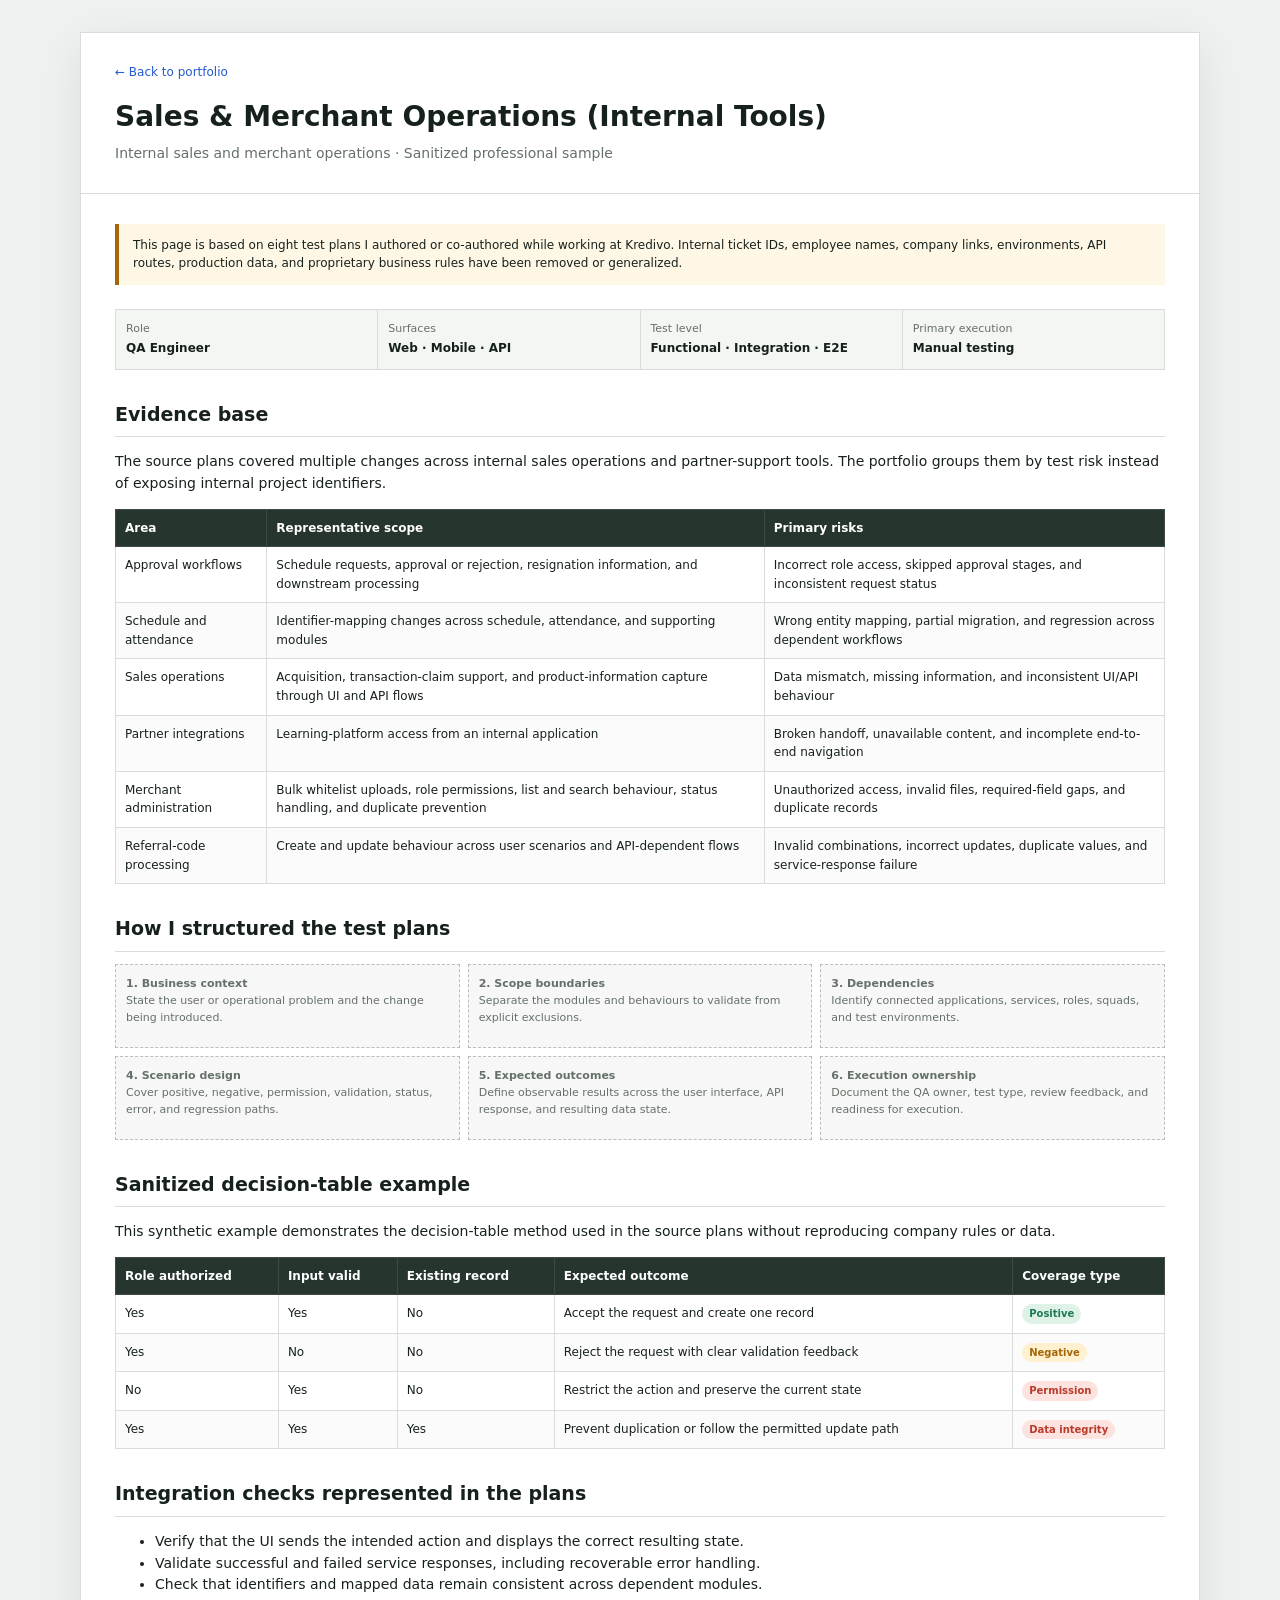
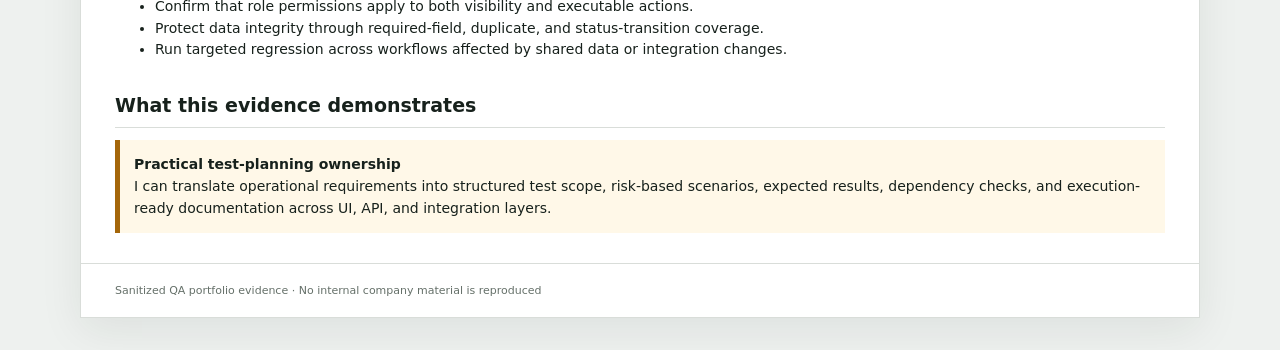
==== artifacts/kredivo-test-planning.html @ 8f7daf8f "Update portfolio with recent QA work" ====
<!doctype html>
<html lang="en">
<head>
  <meta charset="utf-8">
  <meta name="viewport" content="width=device-width,initial-scale=1">
  <meta name="description" content="Sanitized test-planning evidence for sales and merchant operations internal tools by Ratika Subarza.">
  <title>Sales &amp; Merchant Operations (Internal Tools) | Ratika Subarza</title>
  <link rel="stylesheet" href="artifact-doc.css">
</head>
<body>
  <div class="shell">
    <header>
      <a href="../index.html#artifacts">← Back to portfolio</a>
      <h1>Sales &amp; Merchant Operations (Internal Tools)</h1>
      <p>Internal sales and merchant operations · Sanitized professional sample</p>
    </header>
    <main>
      <div class="notice">This page is based on eight test plans I authored or co-authored while working at Kredivo. Internal ticket IDs, employee names, company links, environments, API routes, production data, and proprietary business rules have been removed or generalized.</div>

      <div class="meta">
        <div><span>Role</span><b>QA Engineer</b></div>
        <div><span>Surfaces</span><b>Web · Mobile · API</b></div>
        <div><span>Test level</span><b>Functional · Integration · E2E</b></div>
        <div><span>Primary execution</span><b>Manual testing</b></div>
      </div>

      <h2>Evidence base</h2>
      <p>The source plans covered multiple changes across internal sales operations and partner-support tools. The portfolio groups them by test risk instead of exposing internal project identifiers.</p>
      <div class="scroll">
        <table>
          <thead><tr><th>Area</th><th>Representative scope</th><th>Primary risks</th></tr></thead>
          <tbody>
            <tr><td>Approval workflows</td><td>Schedule requests, approval or rejection, resignation information, and downstream processing</td><td>Incorrect role access, skipped approval stages, and inconsistent request status</td></tr>
            <tr><td>Schedule and attendance</td><td>Identifier-mapping changes across schedule, attendance, and supporting modules</td><td>Wrong entity mapping, partial migration, and regression across dependent workflows</td></tr>
            <tr><td>Sales operations</td><td>Acquisition, transaction-claim support, and product-information capture through UI and API flows</td><td>Data mismatch, missing information, and inconsistent UI/API behaviour</td></tr>
            <tr><td>Partner integrations</td><td>Learning-platform access from an internal application</td><td>Broken handoff, unavailable content, and incomplete end-to-end navigation</td></tr>
            <tr><td>Merchant administration</td><td>Bulk whitelist uploads, role permissions, list and search behaviour, status handling, and duplicate prevention</td><td>Unauthorized access, invalid files, required-field gaps, and duplicate records</td></tr>
            <tr><td>Referral-code processing</td><td>Create and update behaviour across user scenarios and API-dependent flows</td><td>Invalid combinations, incorrect updates, duplicate values, and service-response failure</td></tr>
          </tbody>
        </table>
      </div>

      <h2>How I structured the test plans</h2>
      <div class="evidence">
        <div><b>1. Business context</b><br>State the user or operational problem and the change being introduced.</div>
        <div><b>2. Scope boundaries</b><br>Separate the modules and behaviours to validate from explicit exclusions.</div>
        <div><b>3. Dependencies</b><br>Identify connected applications, services, roles, squads, and test environments.</div>
        <div><b>4. Scenario design</b><br>Cover positive, negative, permission, validation, status, error, and regression paths.</div>
        <div><b>5. Expected outcomes</b><br>Define observable results across the user interface, API response, and resulting data state.</div>
        <div><b>6. Execution ownership</b><br>Document the QA owner, test type, review feedback, and readiness for execution.</div>
      </div>

      <h2>Sanitized decision-table example</h2>
      <p>This synthetic example demonstrates the decision-table method used in the source plans without reproducing company rules or data.</p>
      <div class="scroll">
        <table>
          <thead><tr><th>Role authorized</th><th>Input valid</th><th>Existing record</th><th>Expected outcome</th><th>Coverage type</th></tr></thead>
          <tbody>
            <tr><td>Yes</td><td>Yes</td><td>No</td><td>Accept the request and create one record</td><td><span class="status pass">Positive</span></td></tr>
            <tr><td>Yes</td><td>No</td><td>No</td><td>Reject the request with clear validation feedback</td><td><span class="priority medium">Negative</span></td></tr>
            <tr><td>No</td><td>Yes</td><td>No</td><td>Restrict the action and preserve the current state</td><td><span class="priority high">Permission</span></td></tr>
            <tr><td>Yes</td><td>Yes</td><td>Yes</td><td>Prevent duplication or follow the permitted update path</td><td><span class="priority high">Data integrity</span></td></tr>
          </tbody>
        </table>
      </div>

      <h2>Integration checks represented in the plans</h2>
      <ul>
        <li>Verify that the UI sends the intended action and displays the correct resulting state.</li>
        <li>Validate successful and failed service responses, including recoverable error handling.</li>
        <li>Check that identifiers and mapped data remain consistent across dependent modules.</li>
        <li>Confirm that role permissions apply to both visibility and executable actions.</li>
        <li>Protect data integrity through required-field, duplicate, and status-transition coverage.</li>
        <li>Run targeted regression across workflows affected by shared data or integration changes.</li>
      </ul>

      <h2>What this evidence demonstrates</h2>
      <div class="decision"><b>Practical test-planning ownership</b><br>I can translate operational requirements into structured test scope, risk-based scenarios, expected results, dependency checks, and execution-ready documentation across UI, API, and integration layers.</div>
    </main>
    <div class="footer">Sanitized QA portfolio evidence · No internal company material is reproduced</div>
  </div>
</body>
</html>
---- artifacts/artifact-doc.css ----
:root{--ink:#17211c;--muted:#657069;--line:#d9ddd9;--soft:#f4f6f4;--blue:#2459d3;--green:#1f7a55;--red:#b83b2c;--amber:#a4660a}*{box-sizing:border-box}body{margin:0;background:#eef1ef;color:var(--ink);font:14px/1.55 Inter,system-ui,-apple-system,"Segoe UI",sans-serif}.shell{max-width:1120px;margin:32px auto;background:#fff;border:1px solid var(--line);box-shadow:0 12px 40px rgba(20,32,25,.08)}header{padding:28px 34px;border-bottom:1px solid var(--line)}header a{color:var(--blue);text-decoration:none;font-size:12px}h1{font-size:28px;margin:12px 0 5px}header p{margin:0;color:var(--muted)}main{padding:30px 34px}.notice{padding:12px 14px;background:#fff7e6;border-left:4px solid var(--amber);font-size:12px;margin-bottom:24px}.meta{display:grid;grid-template-columns:repeat(4,1fr);gap:1px;background:var(--line);border:1px solid var(--line);margin-bottom:28px}.meta div{background:var(--soft);padding:10px}.meta span{display:block;color:var(--muted);font-size:11px}.meta b{font-size:12px}h2{font-size:19px;margin:30px 0 12px;padding-bottom:7px;border-bottom:1px solid var(--line)}h3{font-size:15px;margin:22px 0 8px}table{width:100%;border-collapse:collapse;font-size:12px}th{background:#26352d;color:#fff;text-align:left;padding:9px;border:1px solid #3c4b43}td{vertical-align:top;padding:9px;border:1px solid var(--line)}tr:nth-child(even) td{background:#fafbfa}.status,.priority{display:inline-block;padding:2px 7px;border-radius:10px;font-size:10px;font-weight:700}.pass{background:#def2e8;color:var(--green)}.high{background:#fde3df;color:var(--red)}.medium{background:#fff0cf;color:var(--amber)}.code{font-family:ui-monospace,SFMono-Regular,Menlo,monospace;background:#f1f3f1;padding:2px 4px;border-radius:3px}.bug{border:1px solid var(--line);margin:18px 0}.bug-head{padding:15px 17px;background:var(--soft);border-bottom:1px solid var(--line)}.bug-head h2{border:0;margin:0 0 8px;padding:0}.bug-body{padding:17px}.bug-body h3{font-size:12px;text-transform:uppercase;letter-spacing:.06em;margin-bottom:5px}.bug-body p,.bug-body ol{margin-top:0}.evidence{display:grid;grid-template-columns:repeat(3,1fr);gap:8px}.evidence div{min-height:84px;padding:10px;background:#f6f7f6;border:1px dashed #b8c0ba;color:var(--muted);font-size:11px}.decision{padding:14px;border-left:5px solid var(--amber);background:#fff8e8}.footer{padding:18px 34px;border-top:1px solid var(--line);color:var(--muted);font-size:11px}@media(max-width:760px){.shell{margin:0;border:0}.meta{grid-template-columns:1fr 1fr}main,header{padding:22px 16px}.scroll{overflow:auto}.evidence{grid-template-columns:1fr}}
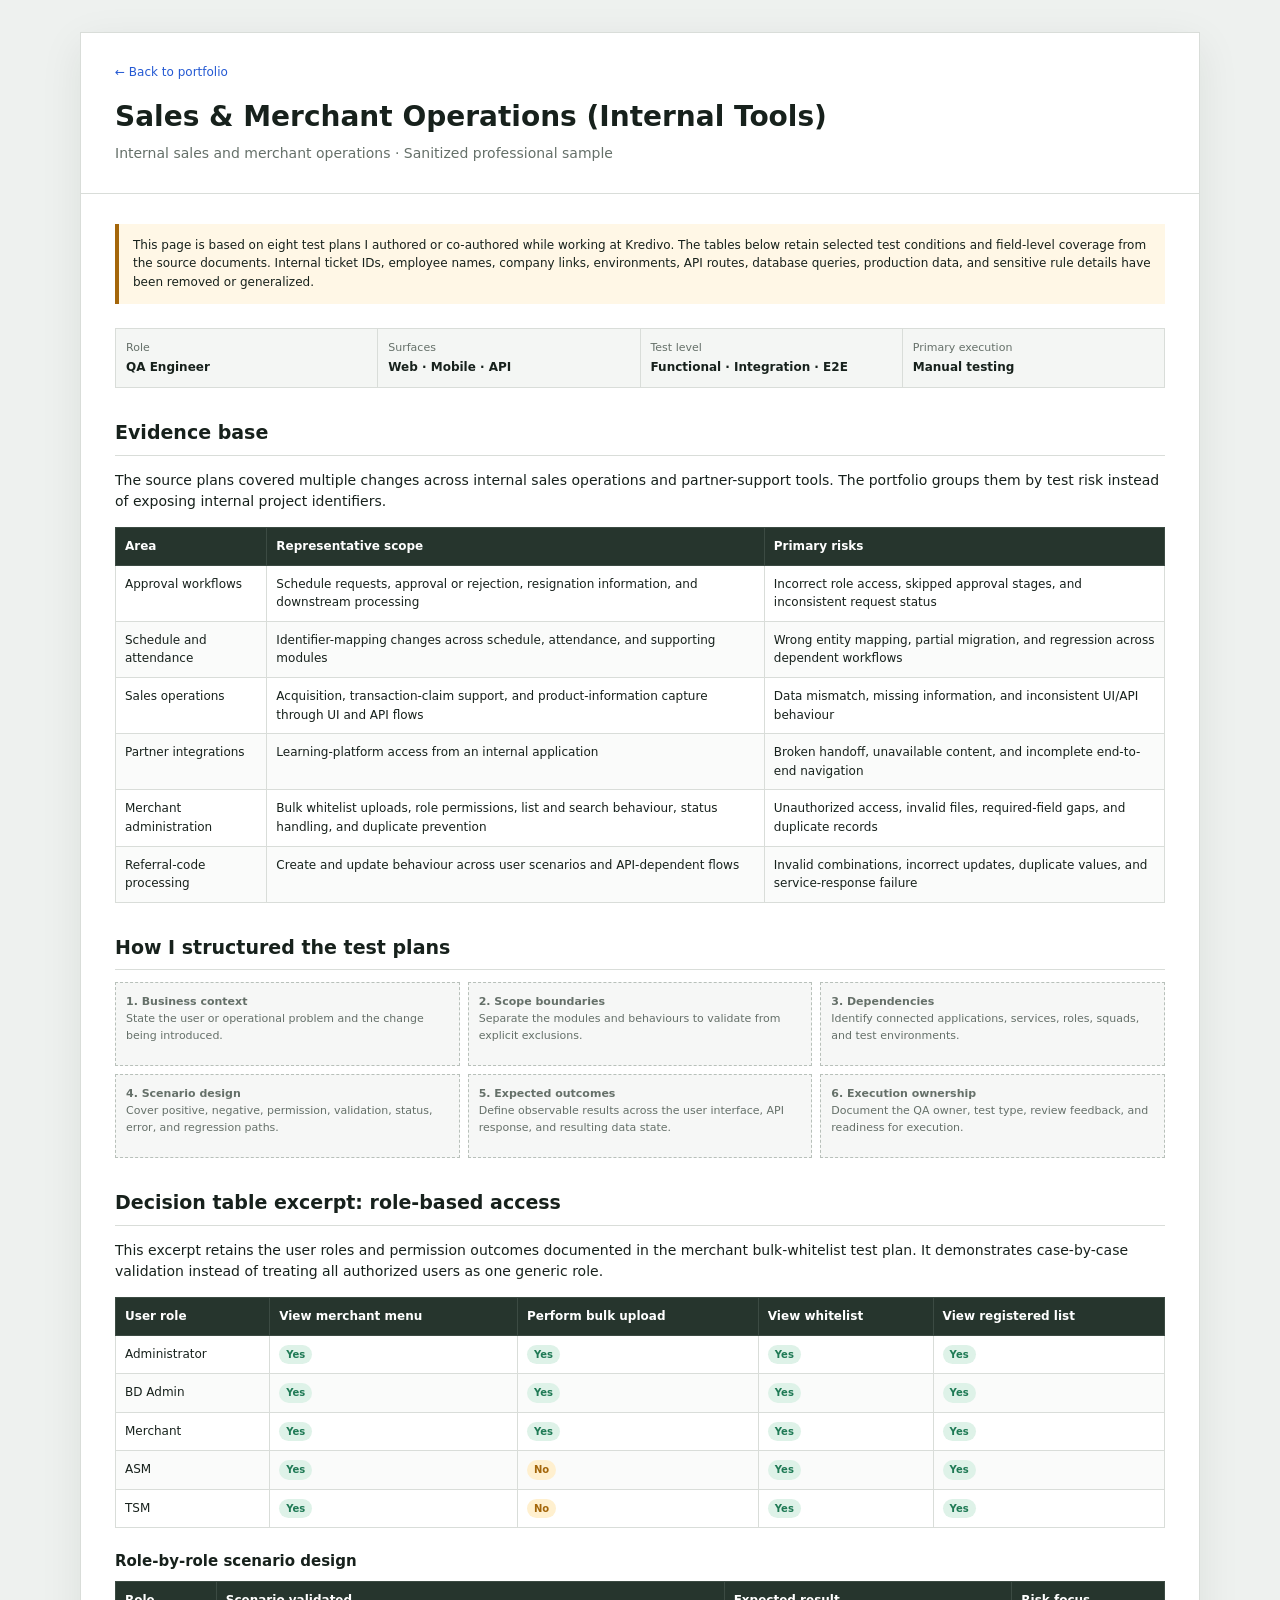
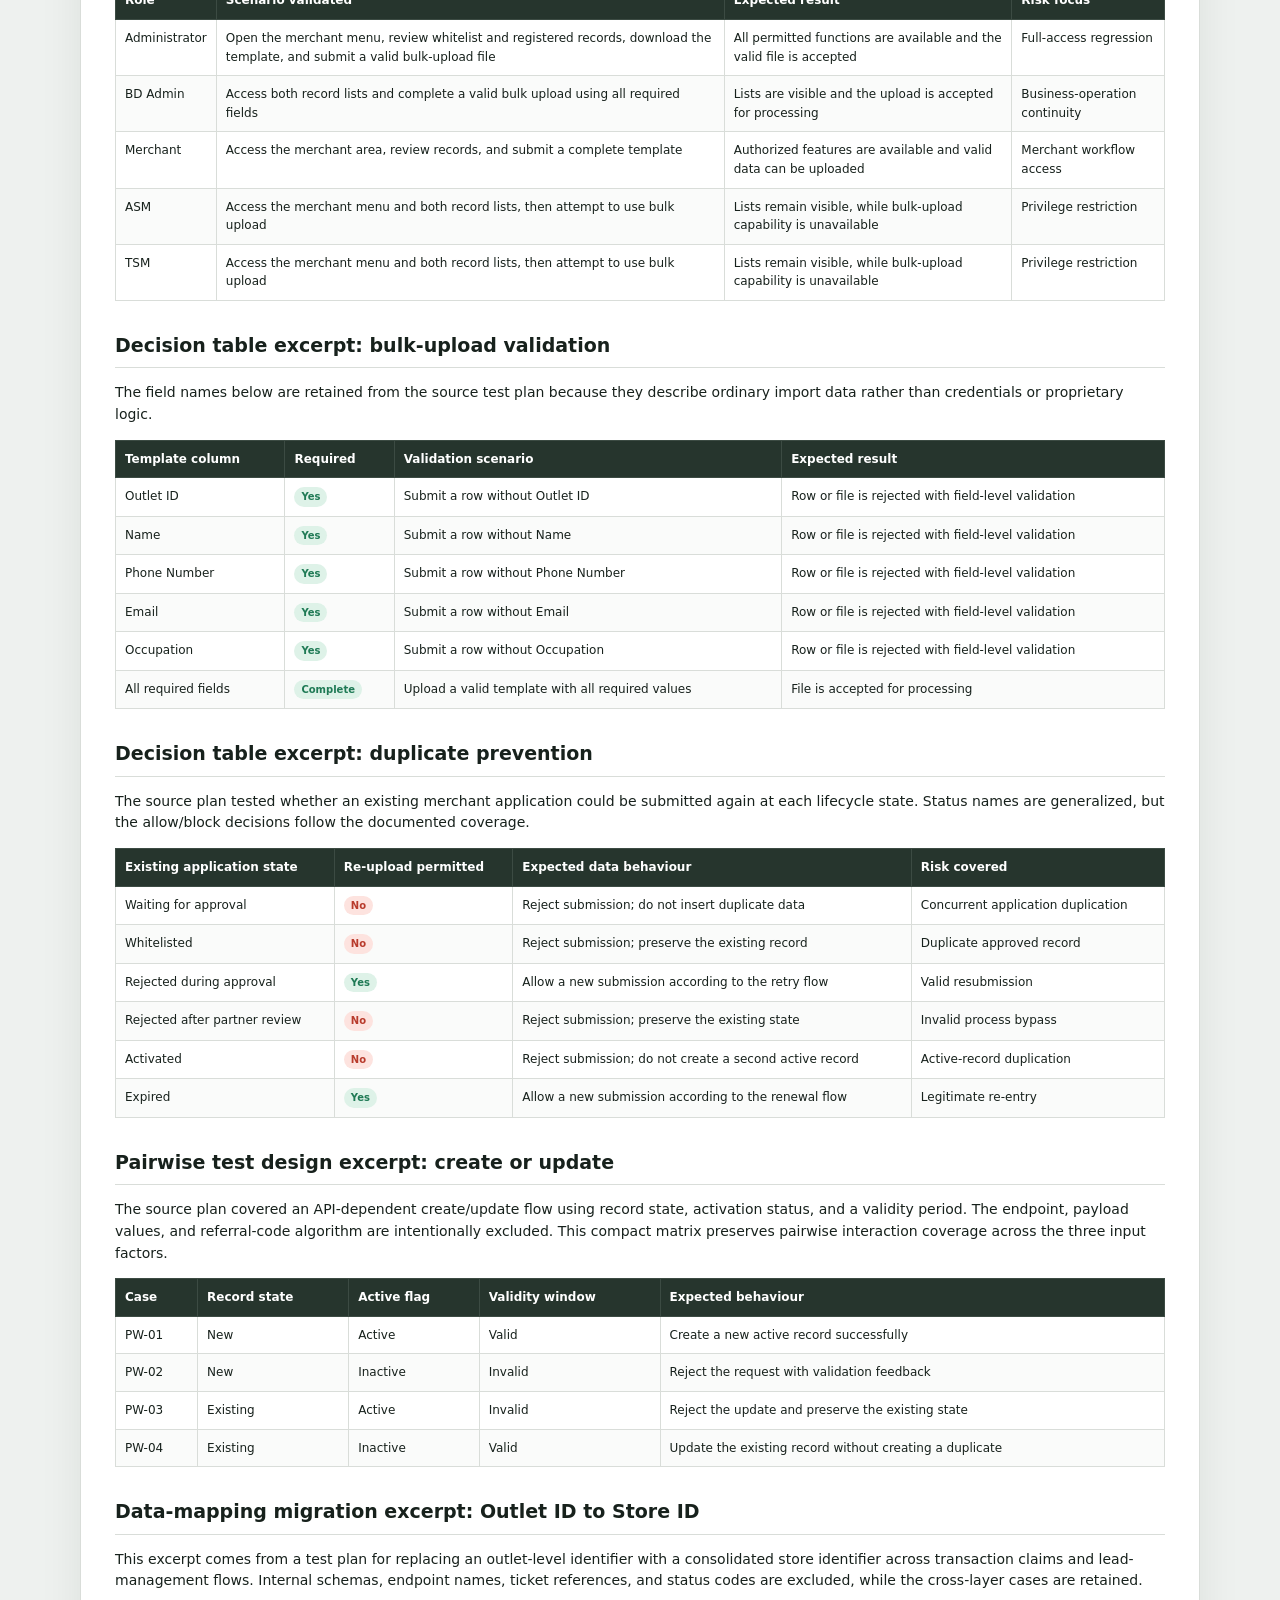
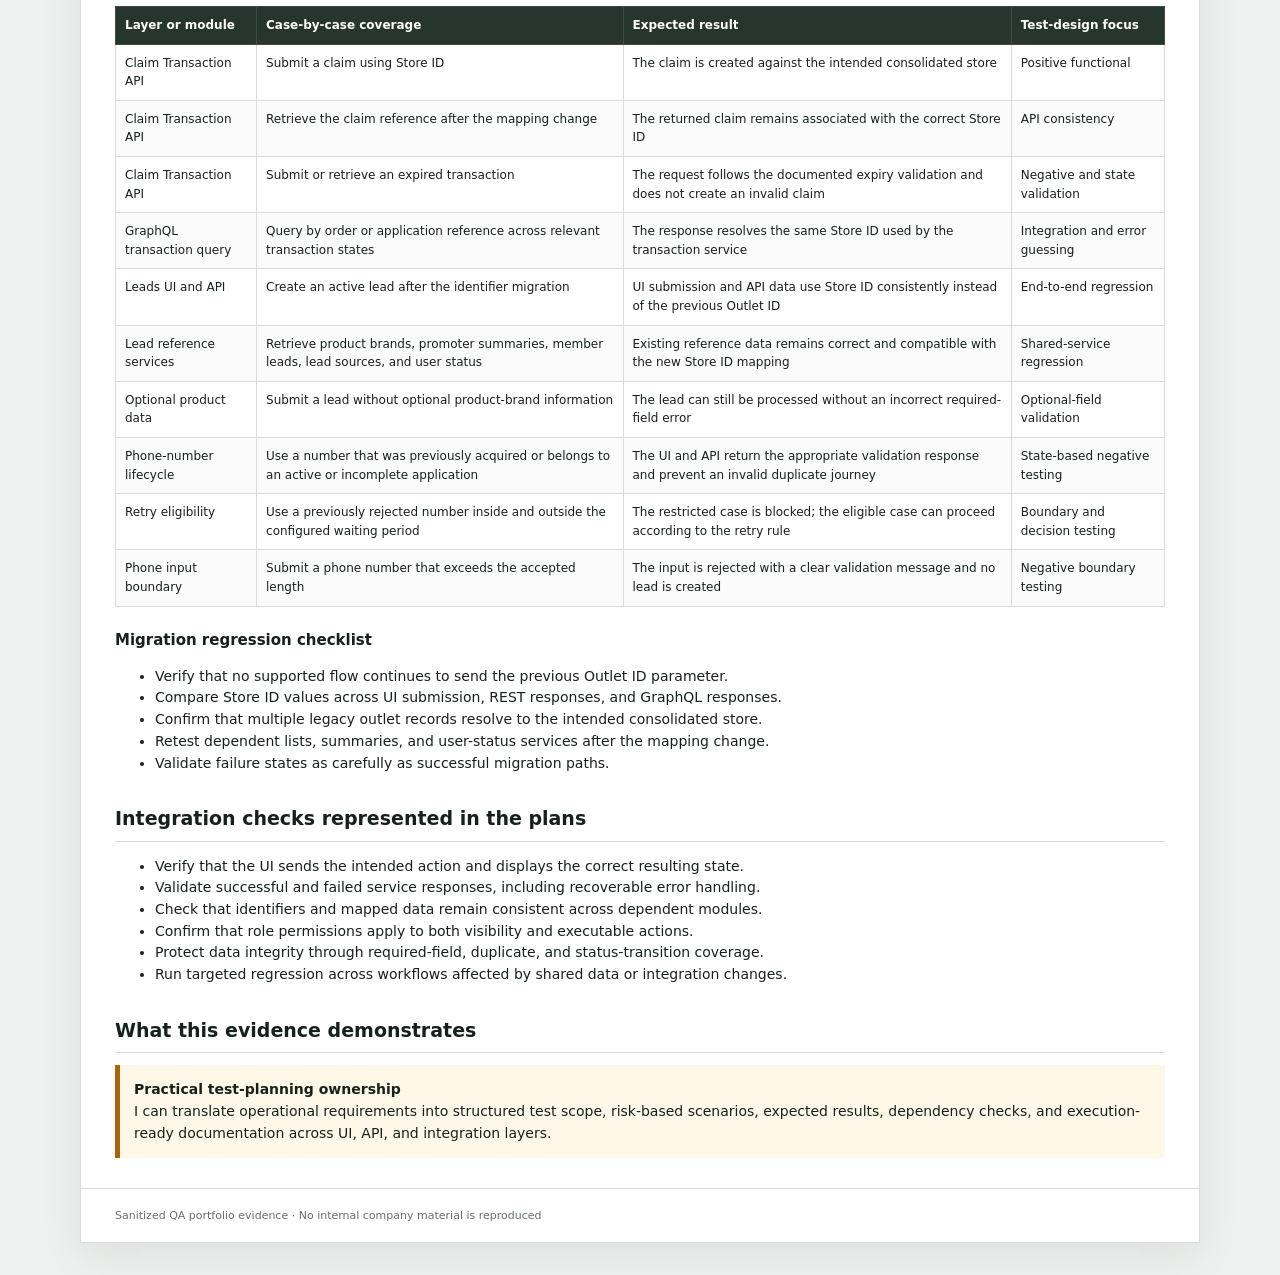
==== commit 6e73fa17: "Update portofolio" ====
--- a/artifacts/kredivo-test-planning.html
+++ b/artifacts/kredivo-test-planning.html
@@ -15,7 +15,7 @@
       <p>Internal sales and merchant operations · Sanitized professional sample</p>
     </header>
     <main>
-      <div class="notice">This page is based on eight test plans I authored or co-authored while working at Kredivo. Internal ticket IDs, employee names, company links, environments, API routes, production data, and proprietary business rules have been removed or generalized.</div>
+      <div class="notice">This page is based on eight test plans I authored or co-authored while working at Kredivo. The tables below retain selected test conditions and field-level coverage from the source documents. Internal ticket IDs, employee names, company links, environments, API routes, database queries, production data, and sensitive rule details have been removed or generalized.</div>
 
       <div class="meta">
         <div><span>Role</span><b>QA Engineer</b></div>
@@ -50,19 +50,109 @@
         <div><b>6. Execution ownership</b><br>Document the QA owner, test type, review feedback, and readiness for execution.</div>
       </div>
 
-      <h2>Sanitized decision-table example</h2>
-      <p>This synthetic example demonstrates the decision-table method used in the source plans without reproducing company rules or data.</p>
+      <h2>Decision table excerpt: role-based access</h2>
+      <p>This excerpt retains the user roles and permission outcomes documented in the merchant bulk-whitelist test plan. It demonstrates case-by-case validation instead of treating all authorized users as one generic role.</p>
       <div class="scroll">
         <table>
-          <thead><tr><th>Role authorized</th><th>Input valid</th><th>Existing record</th><th>Expected outcome</th><th>Coverage type</th></tr></thead>
+          <thead><tr><th>User role</th><th>View merchant menu</th><th>Perform bulk upload</th><th>View whitelist</th><th>View registered list</th></tr></thead>
           <tbody>
-            <tr><td>Yes</td><td>Yes</td><td>No</td><td>Accept the request and create one record</td><td><span class="status pass">Positive</span></td></tr>
-            <tr><td>Yes</td><td>No</td><td>No</td><td>Reject the request with clear validation feedback</td><td><span class="priority medium">Negative</span></td></tr>
-            <tr><td>No</td><td>Yes</td><td>No</td><td>Restrict the action and preserve the current state</td><td><span class="priority high">Permission</span></td></tr>
-            <tr><td>Yes</td><td>Yes</td><td>Yes</td><td>Prevent duplication or follow the permitted update path</td><td><span class="priority high">Data integrity</span></td></tr>
+            <tr><td>Administrator</td><td><span class="status pass">Yes</span></td><td><span class="status pass">Yes</span></td><td><span class="status pass">Yes</span></td><td><span class="status pass">Yes</span></td></tr>
+            <tr><td>BD Admin</td><td><span class="status pass">Yes</span></td><td><span class="status pass">Yes</span></td><td><span class="status pass">Yes</span></td><td><span class="status pass">Yes</span></td></tr>
+            <tr><td>Merchant</td><td><span class="status pass">Yes</span></td><td><span class="status pass">Yes</span></td><td><span class="status pass">Yes</span></td><td><span class="status pass">Yes</span></td></tr>
+            <tr><td>ASM</td><td><span class="status pass">Yes</span></td><td><span class="priority medium">No</span></td><td><span class="status pass">Yes</span></td><td><span class="status pass">Yes</span></td></tr>
+            <tr><td>TSM</td><td><span class="status pass">Yes</span></td><td><span class="priority medium">No</span></td><td><span class="status pass">Yes</span></td><td><span class="status pass">Yes</span></td></tr>
           </tbody>
         </table>
       </div>
+
+      <h3>Role-by-role scenario design</h3>
+      <div class="scroll">
+        <table>
+          <thead><tr><th>Role</th><th>Scenario validated</th><th>Expected result</th><th>Risk focus</th></tr></thead>
+          <tbody>
+            <tr><td>Administrator</td><td>Open the merchant menu, review whitelist and registered records, download the template, and submit a valid bulk-upload file</td><td>All permitted functions are available and the valid file is accepted</td><td>Full-access regression</td></tr>
+            <tr><td>BD Admin</td><td>Access both record lists and complete a valid bulk upload using all required fields</td><td>Lists are visible and the upload is accepted for processing</td><td>Business-operation continuity</td></tr>
+            <tr><td>Merchant</td><td>Access the merchant area, review records, and submit a complete template</td><td>Authorized features are available and valid data can be uploaded</td><td>Merchant workflow access</td></tr>
+            <tr><td>ASM</td><td>Access the merchant menu and both record lists, then attempt to use bulk upload</td><td>Lists remain visible, while bulk-upload capability is unavailable</td><td>Privilege restriction</td></tr>
+            <tr><td>TSM</td><td>Access the merchant menu and both record lists, then attempt to use bulk upload</td><td>Lists remain visible, while bulk-upload capability is unavailable</td><td>Privilege restriction</td></tr>
+          </tbody>
+        </table>
+      </div>
+
+      <h2>Decision table excerpt: bulk-upload validation</h2>
+      <p>The field names below are retained from the source test plan because they describe ordinary import data rather than credentials or proprietary logic.</p>
+      <div class="scroll">
+        <table>
+          <thead><tr><th>Template column</th><th>Required</th><th>Validation scenario</th><th>Expected result</th></tr></thead>
+          <tbody>
+            <tr><td>Outlet ID</td><td><span class="status pass">Yes</span></td><td>Submit a row without Outlet ID</td><td>Row or file is rejected with field-level validation</td></tr>
+            <tr><td>Name</td><td><span class="status pass">Yes</span></td><td>Submit a row without Name</td><td>Row or file is rejected with field-level validation</td></tr>
+            <tr><td>Phone Number</td><td><span class="status pass">Yes</span></td><td>Submit a row without Phone Number</td><td>Row or file is rejected with field-level validation</td></tr>
+            <tr><td>Email</td><td><span class="status pass">Yes</span></td><td>Submit a row without Email</td><td>Row or file is rejected with field-level validation</td></tr>
+            <tr><td>Occupation</td><td><span class="status pass">Yes</span></td><td>Submit a row without Occupation</td><td>Row or file is rejected with field-level validation</td></tr>
+            <tr><td>All required fields</td><td><span class="status pass">Complete</span></td><td>Upload a valid template with all required values</td><td>File is accepted for processing</td></tr>
+          </tbody>
+        </table>
+      </div>
+
+      <h2>Decision table excerpt: duplicate prevention</h2>
+      <p>The source plan tested whether an existing merchant application could be submitted again at each lifecycle state. Status names are generalized, but the allow/block decisions follow the documented coverage.</p>
+      <div class="scroll">
+        <table>
+          <thead><tr><th>Existing application state</th><th>Re-upload permitted</th><th>Expected data behaviour</th><th>Risk covered</th></tr></thead>
+          <tbody>
+            <tr><td>Waiting for approval</td><td><span class="priority high">No</span></td><td>Reject submission; do not insert duplicate data</td><td>Concurrent application duplication</td></tr>
+            <tr><td>Whitelisted</td><td><span class="priority high">No</span></td><td>Reject submission; preserve the existing record</td><td>Duplicate approved record</td></tr>
+            <tr><td>Rejected during approval</td><td><span class="status pass">Yes</span></td><td>Allow a new submission according to the retry flow</td><td>Valid resubmission</td></tr>
+            <tr><td>Rejected after partner review</td><td><span class="priority high">No</span></td><td>Reject submission; preserve the existing state</td><td>Invalid process bypass</td></tr>
+            <tr><td>Activated</td><td><span class="priority high">No</span></td><td>Reject submission; do not create a second active record</td><td>Active-record duplication</td></tr>
+            <tr><td>Expired</td><td><span class="status pass">Yes</span></td><td>Allow a new submission according to the renewal flow</td><td>Legitimate re-entry</td></tr>
+          </tbody>
+        </table>
+      </div>
+
+      <h2>Pairwise test design excerpt: create or update</h2>
+      <p>The source plan covered an API-dependent create/update flow using record state, activation status, and a validity period. The endpoint, payload values, and referral-code algorithm are intentionally excluded. This compact matrix preserves pairwise interaction coverage across the three input factors.</p>
+      <div class="scroll">
+        <table>
+          <thead><tr><th>Case</th><th>Record state</th><th>Active flag</th><th>Validity window</th><th>Expected behaviour</th></tr></thead>
+          <tbody>
+            <tr><td>PW-01</td><td>New</td><td>Active</td><td>Valid</td><td>Create a new active record successfully</td></tr>
+            <tr><td>PW-02</td><td>New</td><td>Inactive</td><td>Invalid</td><td>Reject the request with validation feedback</td></tr>
+            <tr><td>PW-03</td><td>Existing</td><td>Active</td><td>Invalid</td><td>Reject the update and preserve the existing state</td></tr>
+            <tr><td>PW-04</td><td>Existing</td><td>Inactive</td><td>Valid</td><td>Update the existing record without creating a duplicate</td></tr>
+          </tbody>
+        </table>
+      </div>
+
+      <h2>Data-mapping migration excerpt: Outlet ID to Store ID</h2>
+      <p>This excerpt comes from a test plan for replacing an outlet-level identifier with a consolidated store identifier across transaction claims and lead-management flows. Internal schemas, endpoint names, ticket references, and status codes are excluded, while the cross-layer cases are retained.</p>
+      <div class="scroll">
+        <table>
+          <thead><tr><th>Layer or module</th><th>Case-by-case coverage</th><th>Expected result</th><th>Test-design focus</th></tr></thead>
+          <tbody>
+            <tr><td>Claim Transaction API</td><td>Submit a claim using Store ID</td><td>The claim is created against the intended consolidated store</td><td>Positive functional</td></tr>
+            <tr><td>Claim Transaction API</td><td>Retrieve the claim reference after the mapping change</td><td>The returned claim remains associated with the correct Store ID</td><td>API consistency</td></tr>
+            <tr><td>Claim Transaction API</td><td>Submit or retrieve an expired transaction</td><td>The request follows the documented expiry validation and does not create an invalid claim</td><td>Negative and state validation</td></tr>
+            <tr><td>GraphQL transaction query</td><td>Query by order or application reference across relevant transaction states</td><td>The response resolves the same Store ID used by the transaction service</td><td>Integration and error guessing</td></tr>
+            <tr><td>Leads UI and API</td><td>Create an active lead after the identifier migration</td><td>UI submission and API data use Store ID consistently instead of the previous Outlet ID</td><td>End-to-end regression</td></tr>
+            <tr><td>Lead reference services</td><td>Retrieve product brands, promoter summaries, member leads, lead sources, and user status</td><td>Existing reference data remains correct and compatible with the new Store ID mapping</td><td>Shared-service regression</td></tr>
+            <tr><td>Optional product data</td><td>Submit a lead without optional product-brand information</td><td>The lead can still be processed without an incorrect required-field error</td><td>Optional-field validation</td></tr>
+            <tr><td>Phone-number lifecycle</td><td>Use a number that was previously acquired or belongs to an active or incomplete application</td><td>The UI and API return the appropriate validation response and prevent an invalid duplicate journey</td><td>State-based negative testing</td></tr>
+            <tr><td>Retry eligibility</td><td>Use a previously rejected number inside and outside the configured waiting period</td><td>The restricted case is blocked; the eligible case can proceed according to the retry rule</td><td>Boundary and decision testing</td></tr>
+            <tr><td>Phone input boundary</td><td>Submit a phone number that exceeds the accepted length</td><td>The input is rejected with a clear validation message and no lead is created</td><td>Negative boundary testing</td></tr>
+          </tbody>
+        </table>
+      </div>
+
+      <h3>Migration regression checklist</h3>
+      <ul>
+        <li>Verify that no supported flow continues to send the previous Outlet ID parameter.</li>
+        <li>Compare Store ID values across UI submission, REST responses, and GraphQL responses.</li>
+        <li>Confirm that multiple legacy outlet records resolve to the intended consolidated store.</li>
+        <li>Retest dependent lists, summaries, and user-status services after the mapping change.</li>
+        <li>Validate failure states as carefully as successful migration paths.</li>
+      </ul>
 
       <h2>Integration checks represented in the plans</h2>
       <ul>
